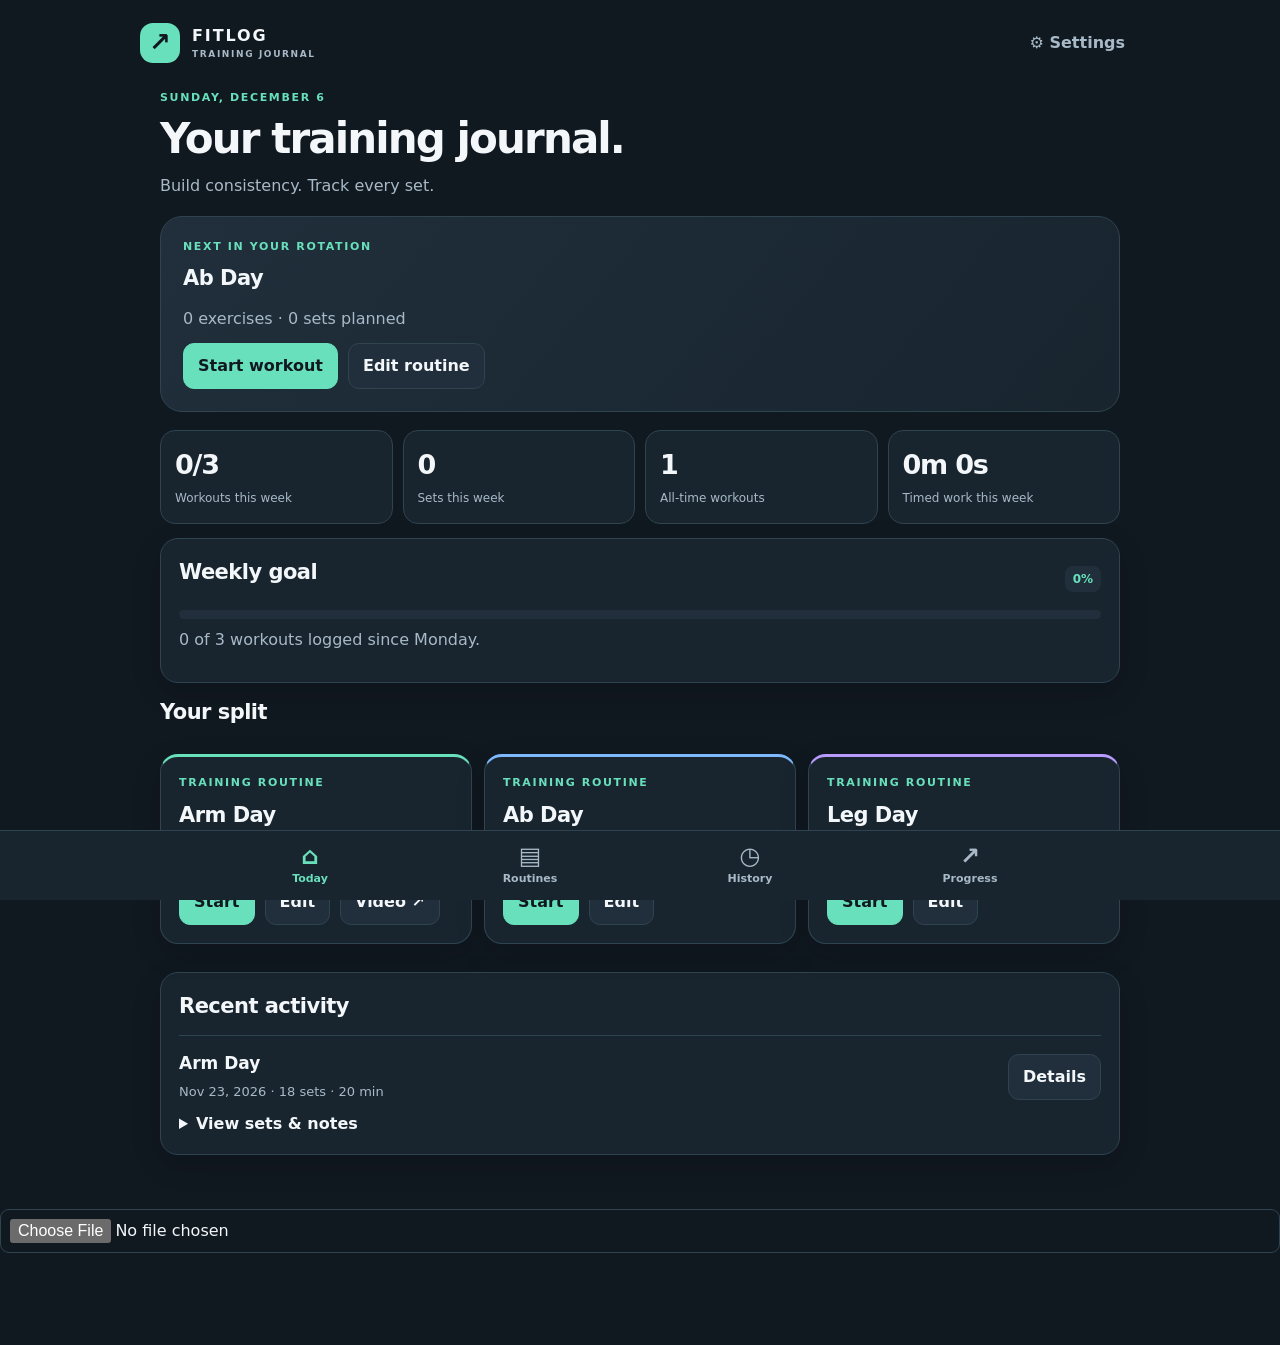
==== index.html @ a4246b1d "Add files via upload" ====
<!doctype html><html lang="en"><head><meta charset="utf-8"><meta name="viewport" content="width=device-width, initial-scale=1, viewport-fit=cover"><meta name="theme-color" content="#101820"><meta name="apple-mobile-web-app-capable" content="yes"><meta name="apple-mobile-web-app-status-bar-style" content="black-translucent"><title>FitLog — Training journal</title><link rel="manifest" href="manifest.webmanifest"><link rel="apple-touch-icon" href="icon-192.png"><link rel="stylesheet" href="style.css"><script src="app.js" defer></script></head><body><header><div class="brand"><span class="logo">↗</span><div>FITLOG <small>TRAINING JOURNAL</small></div></div><button class="quiet" data-nav="settings" aria-label="Settings">⚙ Settings</button></header><main id="app" tabindex="-1"></main><aside id="timer" hidden></aside><nav id="nav" aria-label="Main navigation"><button data-nav="home"><span>⌂</span>Today</button><button data-nav="routines"><span>▤</span>Routines</button><button data-nav="history"><span>◷</span>History</button><button data-nav="progress"><span>↗</span>Progress</button></nav><div id="toast" role="status" aria-live="polite"></div><input id="importFile" type="file" accept="application/json,.json" hidden><noscript>Enable JavaScript to use FitLog.</noscript></body></html>
---- style.css ----
:root{color-scheme:dark;--bg:#101820;--panel:#18252f;--panel2:#202f3b;--text:#f3f7fa;--muted:#a8b9c7;--line:#304350;--accent:#69e0bc;--blue:#7eb9ff;--warn:#ffc786;--danger:#ff9a9a;--shadow:0 10px 30px #0002;font:16px/1.5 system-ui,-apple-system,BlinkMacSystemFont,'Segoe UI',sans-serif}*{box-sizing:border-box}body{margin:0;background:var(--bg);color:var(--text);padding-bottom:calc(92px + env(safe-area-inset-bottom));}body.light{color-scheme:light;--bg:#f1f5f7;--panel:#fff;--panel2:#e8f0f4;--text:#102530;--muted:#526873;--line:#c6d5db;--accent:#087f67;--blue:#1768a5;--warn:#985400;--danger:#b52235;--shadow:0 8px 24px #2342}header{display:flex;align-items:center;justify-content:space-between;max-width:1040px;margin:auto;padding:20px 20px 12px}.brand{display:flex;align-items:center;gap:12px;font-weight:900;letter-spacing:.12em;line-height:1.2}.brand small{display:block;color:var(--muted);font-size:9px;letter-spacing:.18em;margin-top:4px}.logo{background:var(--accent);color:var(--bg);font-size:26px;display:grid;place-items:center;width:40px;height:40px;border-radius:13px;letter-spacing:0}main{max-width:1000px;margin:auto;padding:12px 20px 40px;outline:none}h1,h2,h3,p{margin:0 0 12px}h1{font-size:clamp(28px,5vw,42px);letter-spacing:-.045em;line-height:1.12}h2{font-size:21px;letter-spacing:-.025em}h3{font-size:17px}p{color:var(--muted)}small,.muted{color:var(--muted);font-size:13px}.eyebrow{font-size:11px;font-weight:800;letter-spacing:.15em;color:var(--accent);text-transform:uppercase;margin:0 0 8px}.panel{background:var(--panel);border:1px solid var(--line);border-radius:18px;padding:18px;margin:14px 0;box-shadow:var(--shadow)}.hero{background:linear-gradient(130deg,var(--panel2),var(--panel));border:1px solid var(--line);padding:22px;border-radius:22px;margin:18px 0}.row{display:flex;align-items:center;gap:10px;flex-wrap:wrap}.spread{justify-content:space-between}.grid{display:grid;grid-template-columns:repeat(auto-fit,minmax(min(100%,240px),1fr));gap:12px}.stats{display:grid;grid-template-columns:repeat(2,1fr);gap:10px;margin:14px 0}.stat{background:var(--panel);border:1px solid var(--line);border-radius:15px;padding:14px}.stat b{display:block;font-size:27px;letter-spacing:-.045em;font-variant-numeric:tabular-nums}.stat span{font-size:12px;color:var(--muted)}button,.button{font:inherit;font-weight:700;border:1px solid var(--line);border-radius:11px;padding:10px 14px;background:var(--panel2);color:var(--text);cursor:pointer;text-decoration:none;display:inline-flex;justify-content:center;align-items:center;gap:6px;min-height:44px}button:disabled{opacity:.45;cursor:not-allowed}button.primary,.button.primary{background:var(--accent);color:var(--bg);border-color:var(--accent)}button.quiet{background:transparent;color:var(--muted);border-color:transparent}.danger{color:var(--danger)}.full{width:100%}a{color:var(--blue)}label{display:block;color:var(--muted);font-size:12px;font-weight:650;margin:7px 0}input,select,textarea{display:block;width:100%;font:inherit;background:var(--bg);color:var(--text);border:1px solid var(--line);border-radius:9px;padding:9px;min-height:42px}input[type=checkbox]{width:22px;height:22px;min-height:0;accent-color:var(--accent)}textarea{resize:vertical;min-height:75px}input:focus,select:focus,textarea:focus,button:focus-visible,a:focus-visible{outline:2px solid var(--accent);outline-offset:2px}.fields{display:grid;grid-template-columns:repeat(auto-fit,minmax(105px,1fr));gap:8px}.fieldwide{grid-column:1/-1}.tag{display:inline-block;background:var(--panel2);color:var(--accent);border-radius:8px;padding:4px 8px;font-size:12px;font-weight:700}.routine{border-top:3px solid var(--accent)}.routine:nth-child(2){border-top-color:var(--blue)}.routine:nth-child(3){border-top-color:#b99aff}.exercise{border-top:1px solid var(--line);padding:15px 0}.exercise:last-child{padding-bottom:0}.exercise h3{margin-bottom:3px}.setgrid{display:grid;grid-template-columns:34px minmax(48px,1fr) minmax(48px,1fr) minmax(48px,1fr) 38px;gap:6px;align-items:center;margin:6px 0}.setgrid input{padding:6px;min-width:0;text-align:center}.setgrid .check{height:42px;padding:0;color:var(--muted)}.setgrid .check.done{background:var(--accent);color:var(--bg);border-color:var(--accent)}.setgrid.head{font-size:11px;color:var(--muted);text-align:center}.setextra{display:flex;gap:8px;align-items:center;padding-left:40px;margin-bottom:10px}.setextra label{flex:1;margin:0}.setextra select{font-size:13px;min-height:34px;padding:5px}.bar{height:9px;background:var(--panel2);border-radius:10px;overflow:hidden;margin:9px 0}.bar>span{display:block;background:var(--accent);height:100%;border-radius:10px}.cal{display:grid;grid-template-columns:repeat(7,1fr);gap:4px;text-align:center}.day{min-height:38px;padding:5px 0;border-radius:8px;background:var(--panel2);font-size:13px}.day.logged{background:var(--accent);color:var(--bg);font-weight:800}.day.today{outline:1px solid var(--blue)}.empty{padding:20px 0;color:var(--muted);text-align:center}.chart{display:flex;align-items:flex-end;height:150px;gap:5px;margin:15px 0 5px;border-bottom:1px solid var(--line)}.chart>div{flex:1;min-width:0;display:flex;flex-direction:column;align-items:center;justify-content:flex-end;height:100%}.chart i{display:block;width:65%;background:var(--accent);border-radius:6px 6px 0 0;min-height:0}.chart small{font-size:10px;white-space:nowrap}.chartlabels{display:flex;justify-content:space-between;color:var(--muted);font-size:12px}nav{position:fixed;bottom:0;left:0;right:0;display:flex;justify-content:center;background:var(--panel);border-top:1px solid var(--line);padding:6px 6px calc(7px + env(safe-area-inset-bottom));z-index:5}nav button{flex:1;max-width:220px;display:flex;flex-direction:column;gap:1px;border:0;background:transparent;font-size:11px;color:var(--muted);padding:6px}nav button span{font-size:24px;line-height:1.1}nav button.active{color:var(--accent)}#timer{position:fixed;bottom:calc(76px + env(safe-area-inset-bottom));left:50%;transform:translateX(-50%);width:min(95%,540px);z-index:8;border:1px solid var(--accent);background:var(--panel);box-shadow:0 5px 30px #0005;border-radius:15px;padding:12px}#timer strong{font-size:27px;font-variant-numeric:tabular-nums}#toast{position:fixed;bottom:calc(84px + env(safe-area-inset-bottom));left:50%;transform:translateX(-50%);background:var(--accent);color:var(--bg);padding:10px 15px;border-radius:10px;z-index:10;display:none;width:max-content;max-width:90vw;font-weight:700;font-size:14px}details summary{cursor:pointer;font-weight:700}details{margin-top:9px}.nowrap{white-space:nowrap}.notice{border-left:3px solid var(--warn);padding:9px 12px;background:var(--panel2);border-radius:8px;font-size:13px;color:var(--muted)}.linkrow{overflow-wrap:anywhere}.sep{border-top:1px solid var(--line);margin:12px 0}body.timer-open{padding-bottom:190px}@media(min-width:650px){.stats{grid-template-columns:repeat(4,1fr)}.setgrid{grid-template-columns:60px repeat(3,minmax(85px,1fr)) 54px}.setextra{padding-left:66px}}@media(max-width:390px){main{padding-left:12px;padding-right:12px}.panel{padding:12px}.setgrid{gap:4px}.setextra{padding-left:0}}
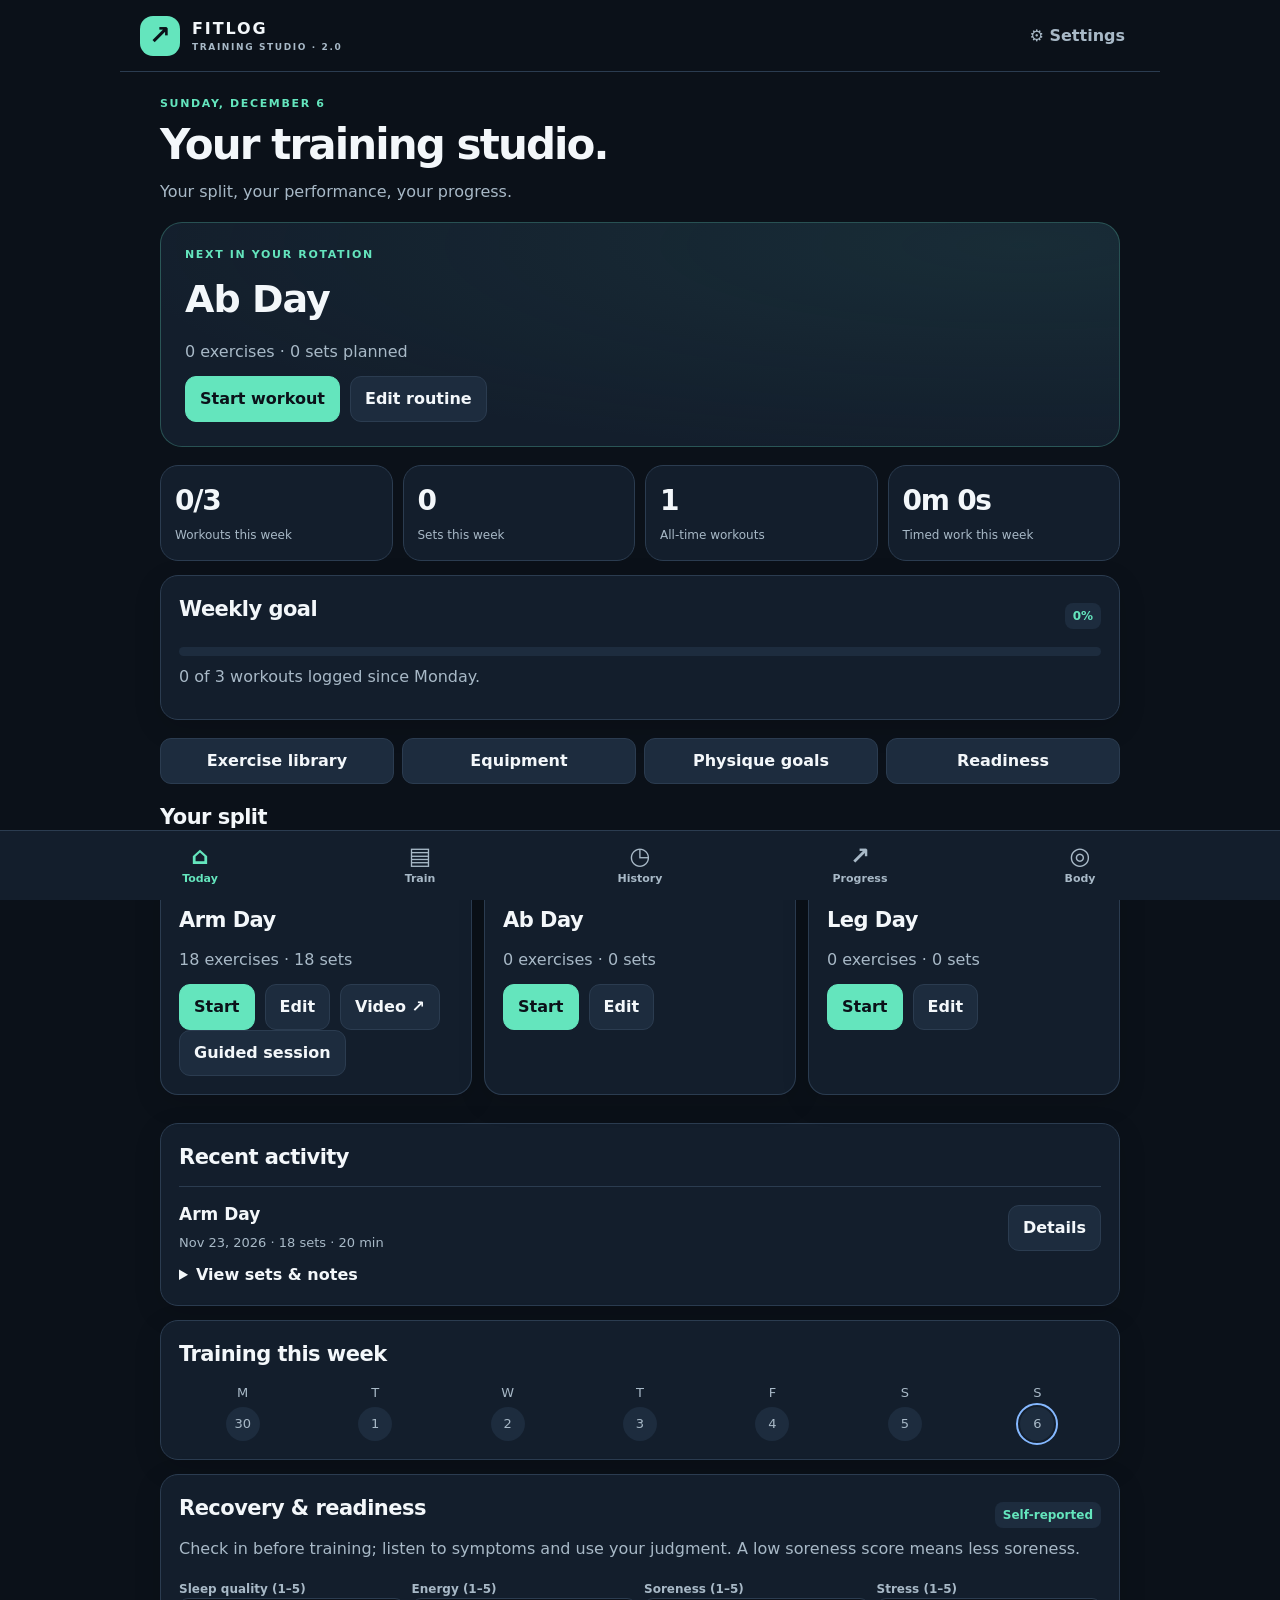
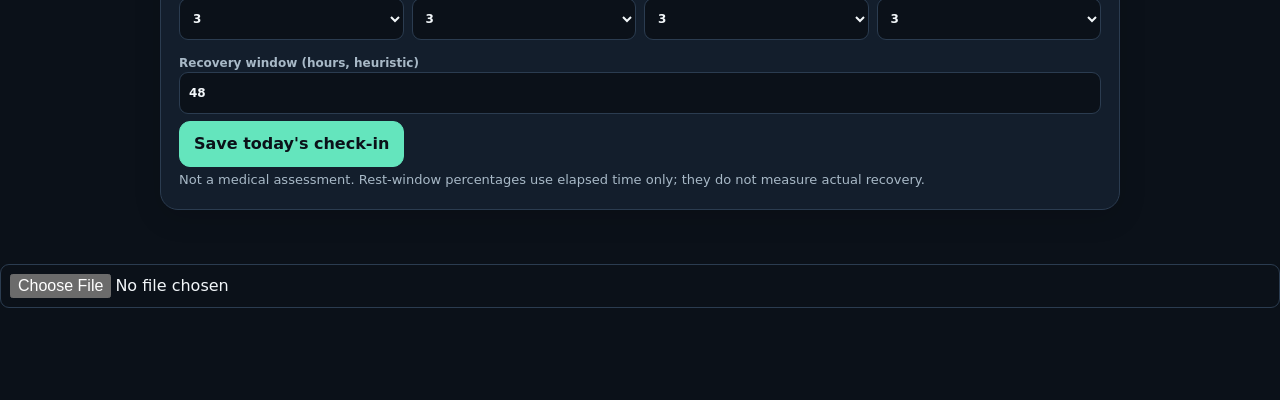
==== commit e5cdb998: "Add files via upload" ====
--- a/index.html
+++ b/index.html
@@ -1 +1 @@
-<!doctype html><html lang="en"><head><meta charset="utf-8"><meta name="viewport" content="width=device-width, initial-scale=1, viewport-fit=cover"><meta name="theme-color" content="#101820"><meta name="apple-mobile-web-app-capable" content="yes"><meta name="apple-mobile-web-app-status-bar-style" content="black-translucent"><title>FitLog — Training journal</title><link rel="manifest" href="manifest.webmanifest"><link rel="apple-touch-icon" href="icon-192.png"><link rel="stylesheet" href="style.css"><script src="app.js" defer></script></head><body><header><div class="brand"><span class="logo">↗</span><div>FITLOG <small>TRAINING JOURNAL</small></div></div><button class="quiet" data-nav="settings" aria-label="Settings">⚙ Settings</button></header><main id="app" tabindex="-1"></main><aside id="timer" hidden></aside><nav id="nav" aria-label="Main navigation"><button data-nav="home"><span>⌂</span>Today</button><button data-nav="routines"><span>▤</span>Routines</button><button data-nav="history"><span>◷</span>History</button><button data-nav="progress"><span>↗</span>Progress</button></nav><div id="toast" role="status" aria-live="polite"></div><input id="importFile" type="file" accept="application/json,.json" hidden><noscript>Enable JavaScript to use FitLog.</noscript></body></html>
+<!doctype html><html lang="en"><head><meta charset="utf-8"><meta name="viewport" content="width=device-width, initial-scale=1, viewport-fit=cover"><meta name="theme-color" content="#101820"><meta name="apple-mobile-web-app-capable" content="yes"><meta name="apple-mobile-web-app-status-bar-style" content="black-translucent"><title>FitLog Pro — Training studio</title><link rel="manifest" href="manifest.webmanifest"><link rel="apple-touch-icon" href="icon-192.png"><link rel="stylesheet" href="style.css"><script src="app.js" defer></script><script src="library.js" defer></script><script src="pro.js" defer></script></head><body><header><div class="brand"><span class="logo">↗</span><div>FITLOG <small>TRAINING STUDIO · 2.0</small></div></div><button class="quiet" data-nav="settings" aria-label="Settings">⚙ Settings</button></header><main id="app" tabindex="-1"></main><aside id="timer" hidden></aside><nav id="nav" aria-label="Main navigation"><button data-nav="home"><span>⌂</span>Today</button><button data-nav="routines"><span>▤</span>Train</button><button data-nav="history"><span>◷</span>History</button><button data-nav="progress"><span>↗</span>Progress</button><button data-nav="body"><span>◎</span>Body</button></nav><div id="toast" role="status" aria-live="polite"></div><input id="importFile" type="file" accept="application/json,.json" hidden><noscript>Enable JavaScript to use FitLog.</noscript></body></html>
--- a/style.css
+++ b/style.css
@@ -1 +1,4 @@
 :root{color-scheme:dark;--bg:#101820;--panel:#18252f;--panel2:#202f3b;--text:#f3f7fa;--muted:#a8b9c7;--line:#304350;--accent:#69e0bc;--blue:#7eb9ff;--warn:#ffc786;--danger:#ff9a9a;--shadow:0 10px 30px #0002;font:16px/1.5 system-ui,-apple-system,BlinkMacSystemFont,'Segoe UI',sans-serif}*{box-sizing:border-box}body{margin:0;background:var(--bg);color:var(--text);padding-bottom:calc(92px + env(safe-area-inset-bottom));}body.light{color-scheme:light;--bg:#f1f5f7;--panel:#fff;--panel2:#e8f0f4;--text:#102530;--muted:#526873;--line:#c6d5db;--accent:#087f67;--blue:#1768a5;--warn:#985400;--danger:#b52235;--shadow:0 8px 24px #2342}header{display:flex;align-items:center;justify-content:space-between;max-width:1040px;margin:auto;padding:20px 20px 12px}.brand{display:flex;align-items:center;gap:12px;font-weight:900;letter-spacing:.12em;line-height:1.2}.brand small{display:block;color:var(--muted);font-size:9px;letter-spacing:.18em;margin-top:4px}.logo{background:var(--accent);color:var(--bg);font-size:26px;display:grid;place-items:center;width:40px;height:40px;border-radius:13px;letter-spacing:0}main{max-width:1000px;margin:auto;padding:12px 20px 40px;outline:none}h1,h2,h3,p{margin:0 0 12px}h1{font-size:clamp(28px,5vw,42px);letter-spacing:-.045em;line-height:1.12}h2{font-size:21px;letter-spacing:-.025em}h3{font-size:17px}p{color:var(--muted)}small,.muted{color:var(--muted);font-size:13px}.eyebrow{font-size:11px;font-weight:800;letter-spacing:.15em;color:var(--accent);text-transform:uppercase;margin:0 0 8px}.panel{background:var(--panel);border:1px solid var(--line);border-radius:18px;padding:18px;margin:14px 0;box-shadow:var(--shadow)}.hero{background:linear-gradient(130deg,var(--panel2),var(--panel));border:1px solid var(--line);padding:22px;border-radius:22px;margin:18px 0}.row{display:flex;align-items:center;gap:10px;flex-wrap:wrap}.spread{justify-content:space-between}.grid{display:grid;grid-template-columns:repeat(auto-fit,minmax(min(100%,240px),1fr));gap:12px}.stats{display:grid;grid-template-columns:repeat(2,1fr);gap:10px;margin:14px 0}.stat{background:var(--panel);border:1px solid var(--line);border-radius:15px;padding:14px}.stat b{display:block;font-size:27px;letter-spacing:-.045em;font-variant-numeric:tabular-nums}.stat span{font-size:12px;color:var(--muted)}button,.button{font:inherit;font-weight:700;border:1px solid var(--line);border-radius:11px;padding:10px 14px;background:var(--panel2);color:var(--text);cursor:pointer;text-decoration:none;display:inline-flex;justify-content:center;align-items:center;gap:6px;min-height:44px}button:disabled{opacity:.45;cursor:not-allowed}button.primary,.button.primary{background:var(--accent);color:var(--bg);border-color:var(--accent)}button.quiet{background:transparent;color:var(--muted);border-color:transparent}.danger{color:var(--danger)}.full{width:100%}a{color:var(--blue)}label{display:block;color:var(--muted);font-size:12px;font-weight:650;margin:7px 0}input,select,textarea{display:block;width:100%;font:inherit;background:var(--bg);color:var(--text);border:1px solid var(--line);border-radius:9px;padding:9px;min-height:42px}input[type=checkbox]{width:22px;height:22px;min-height:0;accent-color:var(--accent)}textarea{resize:vertical;min-height:75px}input:focus,select:focus,textarea:focus,button:focus-visible,a:focus-visible{outline:2px solid var(--accent);outline-offset:2px}.fields{display:grid;grid-template-columns:repeat(auto-fit,minmax(105px,1fr));gap:8px}.fieldwide{grid-column:1/-1}.tag{display:inline-block;background:var(--panel2);color:var(--accent);border-radius:8px;padding:4px 8px;font-size:12px;font-weight:700}.routine{border-top:3px solid var(--accent)}.routine:nth-child(2){border-top-color:var(--blue)}.routine:nth-child(3){border-top-color:#b99aff}.exercise{border-top:1px solid var(--line);padding:15px 0}.exercise:last-child{padding-bottom:0}.exercise h3{margin-bottom:3px}.setgrid{display:grid;grid-template-columns:34px minmax(48px,1fr) minmax(48px,1fr) minmax(48px,1fr) 38px;gap:6px;align-items:center;margin:6px 0}.setgrid input{padding:6px;min-width:0;text-align:center}.setgrid .check{height:42px;padding:0;color:var(--muted)}.setgrid .check.done{background:var(--accent);color:var(--bg);border-color:var(--accent)}.setgrid.head{font-size:11px;color:var(--muted);text-align:center}.setextra{display:flex;gap:8px;align-items:center;padding-left:40px;margin-bottom:10px}.setextra label{flex:1;margin:0}.setextra select{font-size:13px;min-height:34px;padding:5px}.bar{height:9px;background:var(--panel2);border-radius:10px;overflow:hidden;margin:9px 0}.bar>span{display:block;background:var(--accent);height:100%;border-radius:10px}.cal{display:grid;grid-template-columns:repeat(7,1fr);gap:4px;text-align:center}.day{min-height:38px;padding:5px 0;border-radius:8px;background:var(--panel2);font-size:13px}.day.logged{background:var(--accent);color:var(--bg);font-weight:800}.day.today{outline:1px solid var(--blue)}.empty{padding:20px 0;color:var(--muted);text-align:center}.chart{display:flex;align-items:flex-end;height:150px;gap:5px;margin:15px 0 5px;border-bottom:1px solid var(--line)}.chart>div{flex:1;min-width:0;display:flex;flex-direction:column;align-items:center;justify-content:flex-end;height:100%}.chart i{display:block;width:65%;background:var(--accent);border-radius:6px 6px 0 0;min-height:0}.chart small{font-size:10px;white-space:nowrap}.chartlabels{display:flex;justify-content:space-between;color:var(--muted);font-size:12px}nav{position:fixed;bottom:0;left:0;right:0;display:flex;justify-content:center;background:var(--panel);border-top:1px solid var(--line);padding:6px 6px calc(7px + env(safe-area-inset-bottom));z-index:5}nav button{flex:1;max-width:220px;display:flex;flex-direction:column;gap:1px;border:0;background:transparent;font-size:11px;color:var(--muted);padding:6px}nav button span{font-size:24px;line-height:1.1}nav button.active{color:var(--accent)}#timer{position:fixed;bottom:calc(76px + env(safe-area-inset-bottom));left:50%;transform:translateX(-50%);width:min(95%,540px);z-index:8;border:1px solid var(--accent);background:var(--panel);box-shadow:0 5px 30px #0005;border-radius:15px;padding:12px}#timer strong{font-size:27px;font-variant-numeric:tabular-nums}#toast{position:fixed;bottom:calc(84px + env(safe-area-inset-bottom));left:50%;transform:translateX(-50%);background:var(--accent);color:var(--bg);padding:10px 15px;border-radius:10px;z-index:10;display:none;width:max-content;max-width:90vw;font-weight:700;font-size:14px}details summary{cursor:pointer;font-weight:700}details{margin-top:9px}.nowrap{white-space:nowrap}.notice{border-left:3px solid var(--warn);padding:9px 12px;background:var(--panel2);border-radius:8px;font-size:13px;color:var(--muted)}.linkrow{overflow-wrap:anywhere}.sep{border-top:1px solid var(--line);margin:12px 0}body.timer-open{padding-bottom:190px}@media(min-width:650px){.stats{grid-template-columns:repeat(4,1fr)}.setgrid{grid-template-columns:60px repeat(3,minmax(85px,1fr)) 54px}.setextra{padding-left:66px}}@media(max-width:390px){main{padding-left:12px;padding-right:12px}.panel{padding:12px}.setgrid{gap:4px}.setextra{padding-left:0}}
+/* FitLog Pro design system */
+:root{--bg:#0b1119;--panel:#131e2c;--panel2:#1d2c3e;--line:#2b3c50;--accent:#64e5bd;--blue:#85b8ff;--map-empty:#53647a;--map-mid:#e0a74c;--map-high:#36bc95;--shadow:0 8px 28px #0002}body.light{--map-empty:#c2cdd6;--map-mid:#c48c20;--map-high:#159d76}header{position:sticky;top:0;background:var(--bg);z-index:4;padding-top:calc(13px + env(safe-area-inset-top));border-bottom:1px solid var(--line)}main{padding-top:24px}.hero{background:radial-gradient(ellipse at 90% 10%,#398b7c22,transparent 75%),var(--panel);border:1px solid #3f837a80;position:relative;padding:24px}.hero h2{font-size:clamp(26px,5vw,38px)}.panel,.stat{border-radius:18px}.stat b{font-size:clamp(20px,4vw,28px)}.quick-actions{display:grid;grid-template-columns:repeat(2,1fr);gap:8px;margin:18px 0}.library-grid{display:grid;grid-template-columns:repeat(auto-fit,minmax(min(100%,245px),1fr));gap:10px}.lib-card{display:flex;align-items:flex-start;flex-direction:column;margin:0;gap:6px}.lib-card h3,.lib-card p{margin:0}.lib-card p{font-size:14px;flex:1}.lib-card button{width:100%;margin-top:5px}.coach{padding:12px;border-left:3px solid var(--accent);background:var(--panel2);border-radius:8px;margin:12px 0;font-size:14px}.pro-extras{margin:14px 0}.pro-extras summary{color:var(--accent)}.pro-extras button{font-size:13px}.equipment-list,.goal-grid{display:grid;grid-template-columns:repeat(2,1fr);gap:10px}.goal-row{background:var(--panel2);border-radius:12px;padding:10px}.map-pair{display:grid;grid-template-columns:1fr 1fr;gap:12px;max-width:530px;margin:12px auto;text-align:center}.muscle-svg{display:block;width:100%;max-height:320px}.muscle-svg [role=button]{cursor:pointer;outline:none}.muscle-svg [role=button]:hover,.muscle-svg [role=button]:focus{stroke:var(--accent);stroke-width:4px}.legend{justify-content:center;font-size:12px;color:var(--muted)}.legend span{display:flex;align-items:center;gap:5px}.legend i{width:12px;height:12px;border-radius:3px;display:inline-block}.map-none{background:var(--map-empty)}.map-mid{background:var(--map-mid)}.map-high{background:var(--map-high)}.guide-card{text-align:center}.guide-card h2{margin-bottom:3px}.guide-card label{text-align:left}.timer-ring{width:170px;height:170px;margin:18px auto;border:8px solid var(--accent);border-radius:50%;display:flex;flex-direction:column;justify-content:center;align-items:center;box-shadow:0 0 30px #64e5bd18}.timer-ring strong{font-size:44px;font-variant-numeric:tabular-nums;letter-spacing:-.06em}.timer-ring span{font-size:12px;letter-spacing:.18em;color:var(--muted)}.center{justify-content:center}.video-panel iframe{display:block;width:100%;aspect-ratio:16/9;border:0;border-radius:12px}.photo-grid{display:grid;grid-template-columns:repeat(2,minmax(0,1fr));gap:12px;margin:12px 0}.photo-card{background:var(--panel2);padding:8px;border-radius:12px;overflow:hidden}.photo-grid img{display:block;width:100%;aspect-ratio:3/4;object-fit:contain;background:var(--bg);border-radius:9px}.photo-card button{min-height:34px;font-size:12px;padding:5px}.report-table{border-collapse:collapse;width:100%;font-size:13px;margin:10px 0 20px}.report-table th,.report-table td{text-align:left;padding:7px 6px;border-bottom:1px solid var(--line);overflow-wrap:anywhere}.report-table th{color:var(--muted)}.report-table tr{break-inside:avoid}#printReport{padding:15px;background:var(--panel);border-radius:15px;margin-top:12px}#app{min-height:70vh}.chart{overflow:hidden}.chart small{max-width:100%;overflow:hidden}.chart>div{min-width:0}.stats{grid-template-columns:repeat(2,minmax(0,1fr))}@media(min-width:650px){.stats{grid-template-columns:repeat(4,minmax(0,1fr))}.goal-grid{grid-template-columns:repeat(3,1fr)}.quick-actions{grid-template-columns:repeat(4,1fr)}.photo-grid{grid-template-columns:repeat(3,minmax(0,1fr))}.photo-grid.compare{grid-template-columns:repeat(2,minmax(0,1fr))}}@media print{body{background:#fff!important;color:#17232c!important;padding:0!important;--bg:#fff;--panel:#fff;--panel2:#edf1f4;--line:#ccd4da;--text:#17232c;--muted:#495866;--accent:#176e61;--shadow:none}body.report-mode header,body.report-mode nav,body.report-mode #timer,body.report-mode #toast,body.report-mode .no-print{display:none!important}main{max-width:none;padding:0}#printReport{margin:0;padding:0;background:white}h2{break-after:avoid}.stats{grid-template-columns:repeat(4,1fr)}.stat{padding:8px;break-inside:avoid}p{color:#495866}table{page-break-inside:auto}@page{margin:14mm}}
+.week-strip{display:grid;grid-template-columns:repeat(7,minmax(0,1fr));gap:5px;text-align:center}.week-strip>div{display:flex;flex-direction:column;align-items:center;gap:5px}.week-strip span{width:34px;height:34px;display:grid;place-items:center;border-radius:50%;background:var(--panel2);font-size:13px;color:var(--muted)}.week-strip span.logged{background:var(--accent);color:var(--bg);font-weight:800}.week-strip span.today{outline:2px solid var(--blue);outline-offset:2px}
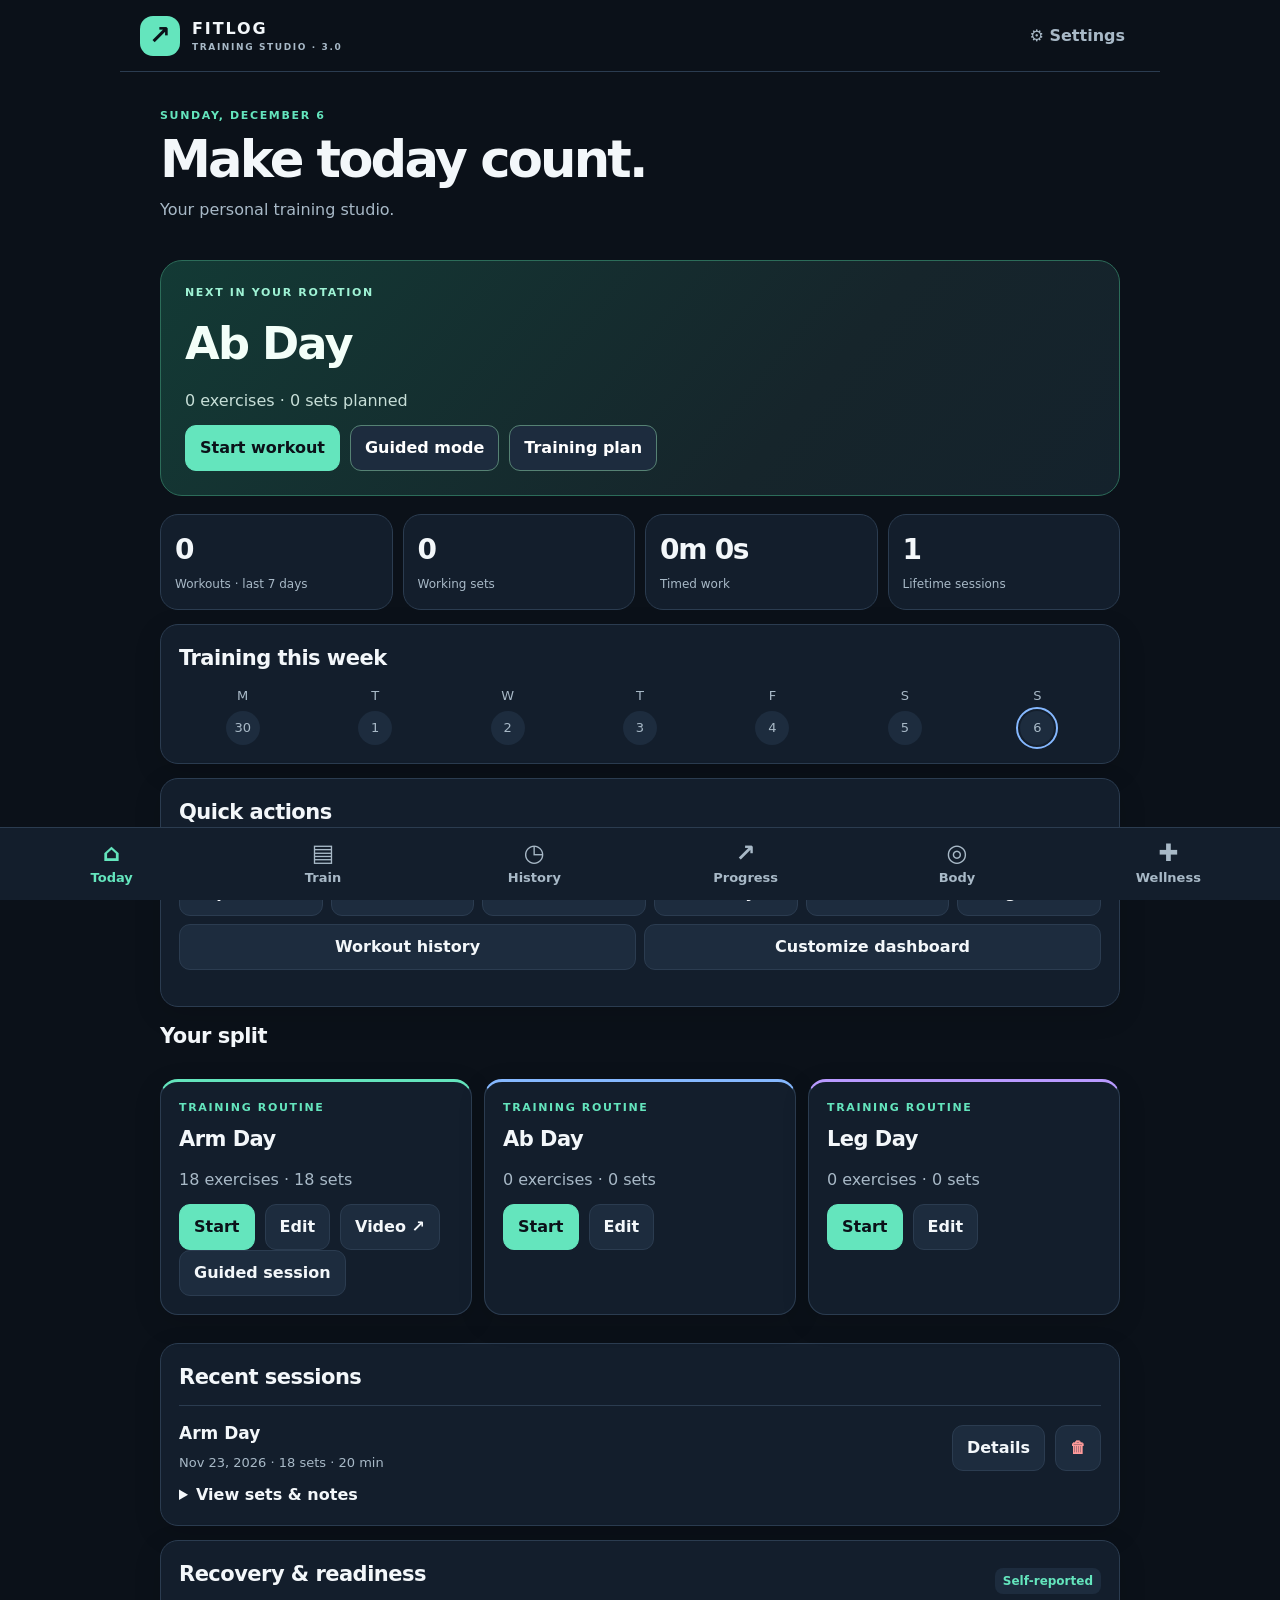
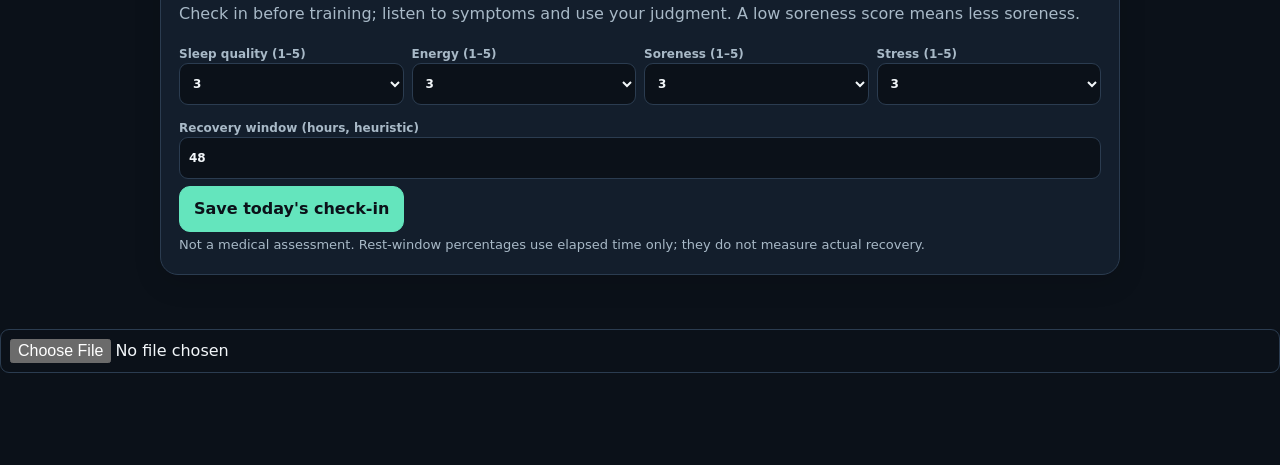
==== commit ac4bf5c8: "Add files via upload" ====
--- a/index.html
+++ b/index.html
@@ -1 +1 @@
-<!doctype html><html lang="en"><head><meta charset="utf-8"><meta name="viewport" content="width=device-width, initial-scale=1, viewport-fit=cover"><meta name="theme-color" content="#101820"><meta name="apple-mobile-web-app-capable" content="yes"><meta name="apple-mobile-web-app-status-bar-style" content="black-translucent"><title>FitLog Pro — Training studio</title><link rel="manifest" href="manifest.webmanifest"><link rel="apple-touch-icon" href="icon-192.png"><link rel="stylesheet" href="style.css"><script src="app.js" defer></script><script src="library.js" defer></script><script src="pro.js" defer></script></head><body><header><div class="brand"><span class="logo">↗</span><div>FITLOG <small>TRAINING STUDIO · 2.0</small></div></div><button class="quiet" data-nav="settings" aria-label="Settings">⚙ Settings</button></header><main id="app" tabindex="-1"></main><aside id="timer" hidden></aside><nav id="nav" aria-label="Main navigation"><button data-nav="home"><span>⌂</span>Today</button><button data-nav="routines"><span>▤</span>Train</button><button data-nav="history"><span>◷</span>History</button><button data-nav="progress"><span>↗</span>Progress</button><button data-nav="body"><span>◎</span>Body</button></nav><div id="toast" role="status" aria-live="polite"></div><input id="importFile" type="file" accept="application/json,.json" hidden><noscript>Enable JavaScript to use FitLog.</noscript></body></html>
+<!doctype html><html lang="en"><head><meta charset="utf-8"><meta name="viewport" content="width=device-width, initial-scale=1, viewport-fit=cover"><meta name="theme-color" content="#101820"><meta name="apple-mobile-web-app-capable" content="yes"><meta name="apple-mobile-web-app-status-bar-style" content="black-translucent"><title>FitLog Pro — Training studio</title><link rel="manifest" href="manifest.webmanifest"><link rel="apple-touch-icon" href="icon-192.png"><link rel="stylesheet" href="style.css"><script src="app.js" defer></script><script src="library.js" defer></script><script src="pro.js" defer></script><script src="v3-core.js" defer></script><script src="v3-training.js" defer></script><script src="v3-ui.js" defer></script><script src="v3-sync.js" defer></script><link rel="stylesheet" href="v3.css"></head><body><header><div class="brand"><span class="logo">↗</span><div>FITLOG <small>TRAINING STUDIO · 3.0</small></div></div><button class="quiet" data-nav="settings" aria-label="Settings">⚙ Settings</button></header><main id="app" tabindex="-1"></main><aside id="timer" hidden></aside><nav id="nav" aria-label="Main navigation"><button data-nav="home"><span>⌂</span>Today</button><button data-nav="routines"><span>▤</span>Train</button><button data-nav="history"><span>◷</span>History</button><button data-nav="progress"><span>↗</span>Progress</button><button data-nav="body"><span>◎</span>Body</button><button data-nav="wellness"><span>✚</span>Wellness</button></nav><div id="toast" role="status" aria-live="polite"></div><input id="importFile" type="file" accept="application/json,.json" hidden><noscript>Enable JavaScript to use FitLog.</noscript></body></html>
--- a/v3.css
+++ b/v3.css
@@ -0,0 +1,2 @@
+:root{--v3-accent:#68e5bb}.dash-title{padding:12px 0 8px}.dash-title h1{font-size:clamp(2rem,6vw,3.2rem);letter-spacing:-.055em;line-height:1.05}.dash-hero{position:relative;overflow:hidden;background:linear-gradient(130deg,#133a35,#16252b 66%,#14222c);color:#f3fff9;border-color:#2c6c59}.dash-hero h2{font-size:clamp(1.9rem,5vw,2.8rem);letter-spacing:-.04em}.dash-hero .eyebrow{color:#9ff3d5}.dash-hero p{color:#c8dfd8}.dash-hero button:not(.primary){color:#fff;border-color:#568274}.history-row{padding-top:10px;border-bottom:1px solid var(--line,#35444a)}.select-log{font-size:.8rem;opacity:.8}.set-v3{margin:4px 0 12px;padding:8px;border-radius:8px}.achievement{padding:12px;border:1px solid #78838b;border-radius:10px}.achievement.earned{border-color:#39b38d;color:#37b18b}.timeline-img,.photo-overlay{position:relative;max-width:420px;aspect-ratio:3/4;overflow:hidden;background:#17212a;border-radius:12px}.timeline-img img,.photo-overlay img{width:100%;height:100%;object-fit:contain}.photo-overlay img{position:absolute;inset:0}.photo-overlay{margin-top:10px}#nav button{min-width:0;font-size:clamp(9px,2.7vw,13px);padding-inline:3px}.quick-actions{display:flex;flex-wrap:wrap;gap:8px}.quick-actions button{flex:1 1 125px}.row input[type=checkbox]{flex:none;width:18px;height:18px}.light .dash-hero{background:linear-gradient(120deg,#164e44,#20313d)}@media(max-width:420px){.history-row .row{flex-wrap:wrap}.set-v3 .fields{grid-template-columns:1fr 1fr}#nav{padding-inline:4px}}@media print{.achievement{color:#111!important}.no-print{display:none!important}.panel{break-inside:avoid}}
+.heatmap{display:grid;grid-template-columns:repeat(7,1fr);gap:5px;margin:10px 0}.heatmap div{border:1px solid #64747c;border-radius:7px;text-align:center;padding:7px 0;font-size:.8rem}.heatmap .trained{background:#26735c;color:white;border-color:#54bb98}
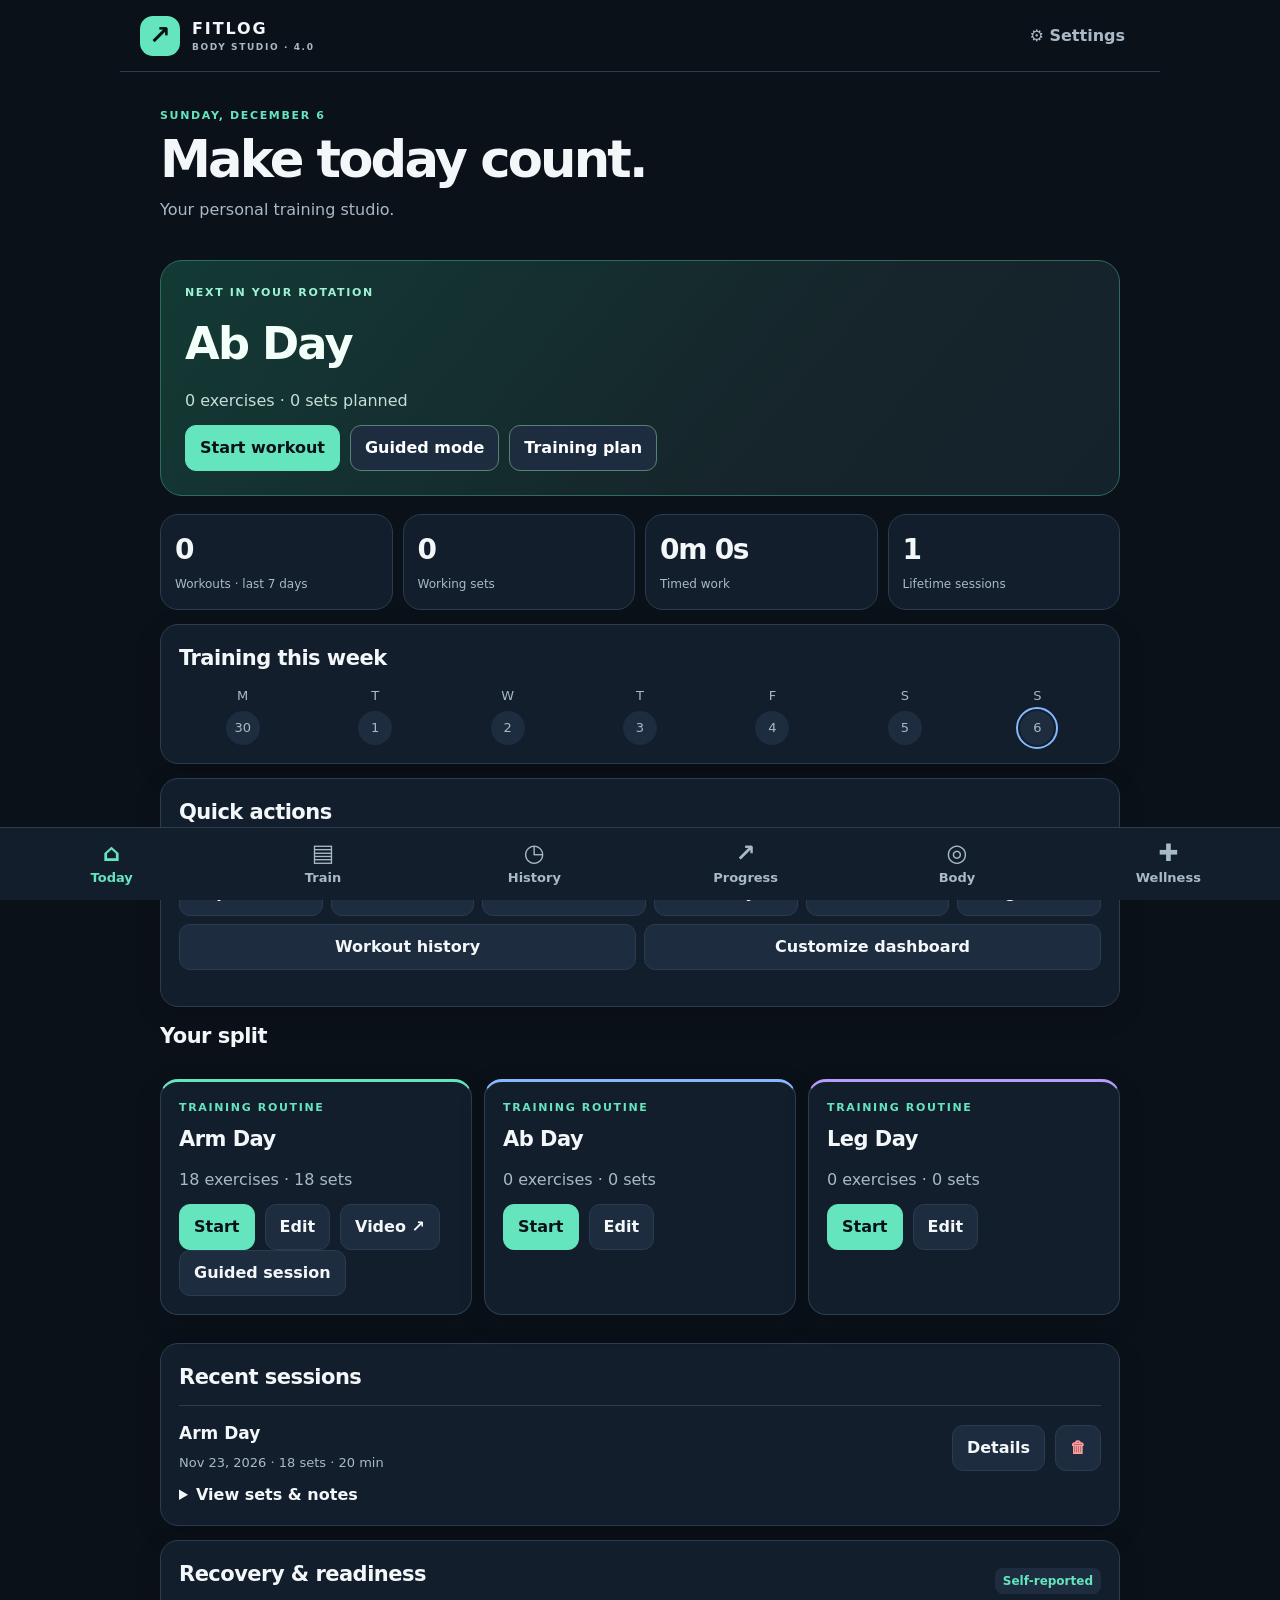
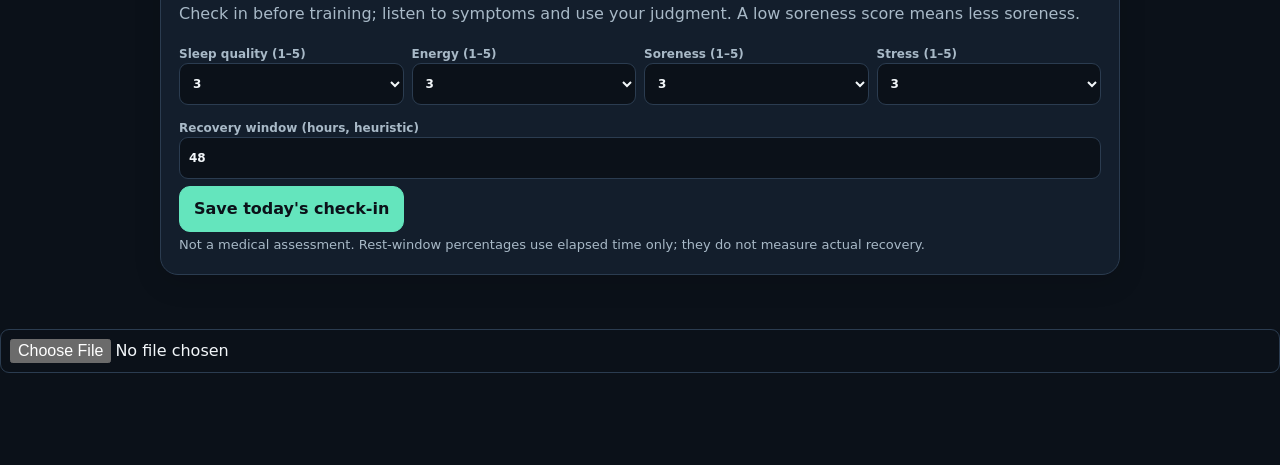
==== commit 91c9a996: "Add files via upload" ====
--- a/index.html
+++ b/index.html
@@ -1 +1 @@
-<!doctype html><html lang="en"><head><meta charset="utf-8"><meta name="viewport" content="width=device-width, initial-scale=1, viewport-fit=cover"><meta name="theme-color" content="#101820"><meta name="apple-mobile-web-app-capable" content="yes"><meta name="apple-mobile-web-app-status-bar-style" content="black-translucent"><title>FitLog Pro — Training studio</title><link rel="manifest" href="manifest.webmanifest"><link rel="apple-touch-icon" href="icon-192.png"><link rel="stylesheet" href="style.css"><script src="app.js" defer></script><script src="library.js" defer></script><script src="pro.js" defer></script><script src="v3-core.js" defer></script><script src="v3-training.js" defer></script><script src="v3-ui.js" defer></script><script src="v3-sync.js" defer></script><link rel="stylesheet" href="v3.css"></head><body><header><div class="brand"><span class="logo">↗</span><div>FITLOG <small>TRAINING STUDIO · 3.0</small></div></div><button class="quiet" data-nav="settings" aria-label="Settings">⚙ Settings</button></header><main id="app" tabindex="-1"></main><aside id="timer" hidden></aside><nav id="nav" aria-label="Main navigation"><button data-nav="home"><span>⌂</span>Today</button><button data-nav="routines"><span>▤</span>Train</button><button data-nav="history"><span>◷</span>History</button><button data-nav="progress"><span>↗</span>Progress</button><button data-nav="body"><span>◎</span>Body</button><button data-nav="wellness"><span>✚</span>Wellness</button></nav><div id="toast" role="status" aria-live="polite"></div><input id="importFile" type="file" accept="application/json,.json" hidden><noscript>Enable JavaScript to use FitLog.</noscript></body></html>
+<!doctype html><html lang="en"><head><meta charset="utf-8"><meta name="viewport" content="width=device-width, initial-scale=1, viewport-fit=cover"><meta name="theme-color" content="#101820"><meta name="apple-mobile-web-app-capable" content="yes"><meta name="apple-mobile-web-app-status-bar-style" content="black-translucent"><title>FitLog 4.0 — Body Studio</title><link rel="manifest" href="manifest.webmanifest"><link rel="apple-touch-icon" href="icon-192.png"><link rel="stylesheet" href="style.css"><script src="app.js" defer></script><script src="library.js" defer></script><script src="pro.js" defer></script><script src="v3-core.js" defer></script><script src="v3-training.js" defer></script><script src="v3-ui.js" defer></script><script src="v3-sync.js" defer></script><link rel="stylesheet" href="v3.css"><link rel="stylesheet" href="body-studio.css"><script src="assets/body-mesh.js" defer></script><script src="body-fit.js" defer></script><script src="body-view.js" defer></script><script src="body-studio.js" defer></script></head><body><header><div class="brand"><span class="logo">↗</span><div>FITLOG <small>BODY STUDIO · 4.0</small></div></div><button class="quiet" data-nav="settings" aria-label="Settings">⚙ Settings</button></header><main id="app" tabindex="-1"></main><aside id="timer" hidden></aside><nav id="nav" aria-label="Main navigation"><button data-nav="home"><span>⌂</span>Today</button><button data-nav="routines"><span>▤</span>Train</button><button data-nav="history"><span>◷</span>History</button><button data-nav="progress"><span>↗</span>Progress</button><button data-nav="body"><span>◎</span>Body</button><button data-nav="wellness"><span>✚</span>Wellness</button></nav><div id="toast" role="status" aria-live="polite"></div><input id="importFile" type="file" accept="application/json,.json" hidden><noscript>Enable JavaScript to use FitLog.</noscript></body></html>
--- a/body-studio.css
+++ b/body-studio.css
@@ -0,0 +1 @@
+.bs-launch{background:linear-gradient(135deg,#183f48,#18312f);color:#f1faf9;border-color:#39776e}.bs-launch p{color:#cae7df}.bs-banner{background:linear-gradient(140deg,var(--panel),var(--panel2))}.bs-layout{display:grid;grid-template-columns:minmax(0,1.35fr) minmax(0,1fr);gap:14px;align-items:start}.bs-layout .panel{margin-top:0}.bs-stage{position:relative;border-radius:14px;overflow:hidden;background:#111823;border:1px solid #334553}.bs-stage canvas{width:100%;height:clamp(390px,62vh,650px);display:block;touch-action:none;cursor:grab}.bs-stage canvas:active{cursor:grabbing}.bs-stage canvas:focus-visible{outline:3px solid var(--accent);outline-offset:-4px}.bs-stage-tag{position:absolute;top:12px;left:12px;color:#bdd3e1;background:#111823b0;font-size:10px;letter-spacing:.13em;border-radius:5px;padding:5px 7px;pointer-events:none}.bs-controls{margin-top:10px;flex-wrap:wrap;gap:6px}.bs-controls button{padding:7px 10px;min-height:40px}.bs-region{border-top:1px solid var(--line);margin-top:12px;padding-top:12px}.bs-table{border-collapse:collapse;width:100%;font-size:12px;font-variant-numeric:tabular-nums}.bs-table td,.bs-table th{padding:7px 6px;border-bottom:1px solid var(--line);text-align:left;white-space:nowrap}.bs-table th{color:var(--muted)}.bs-scroll{max-height:460px;overflow:auto}.bs-measurements{display:grid;grid-template-columns:repeat(auto-fit,minmax(145px,1fr));gap:10px;margin-bottom:16px}.bs-sliders output{color:var(--accent);font-variant-numeric:tabular-nums}.bs-sliders input[type=range],#bsBlend{width:100%;accent-color:var(--accent)}.bs-photos{display:grid;grid-template-columns:repeat(auto-fit,minmax(120px,1fr));gap:10px}.bs-photos figure{margin:0}.bs-photos img{width:100%;max-height:260px;object-fit:contain;background:#111823;border-radius:10px}.bs-photos figcaption{font-size:12px;color:var(--muted)}.bs-export{margin-top:16px}.bs-import{flex:1;min-width:180px}.bs-visual .fields{margin-top:10px}.bs-layout .stats{grid-template-columns:repeat(2,minmax(0,1fr))}.bs-layout .stat{min-width:0}.bs-layout .stat strong{overflow-wrap:anywhere}.bs-layout details{margin-top:10px}.bs-layout summary{cursor:pointer;color:var(--accent)}.bs-layout .panel{overflow:auto}@media(max-width:760px){.bs-layout{grid-template-columns:1fr}.bs-stage canvas{height:clamp(375px,58vh,510px)}.bs-measurements{grid-template-columns:repeat(2,minmax(0,1fr))}.bs-layout .panel{padding:13px}.bs-export button{flex:1 1 130px}}@media(prefers-reduced-motion:reduce){.bs-stage{scroll-behavior:auto}}
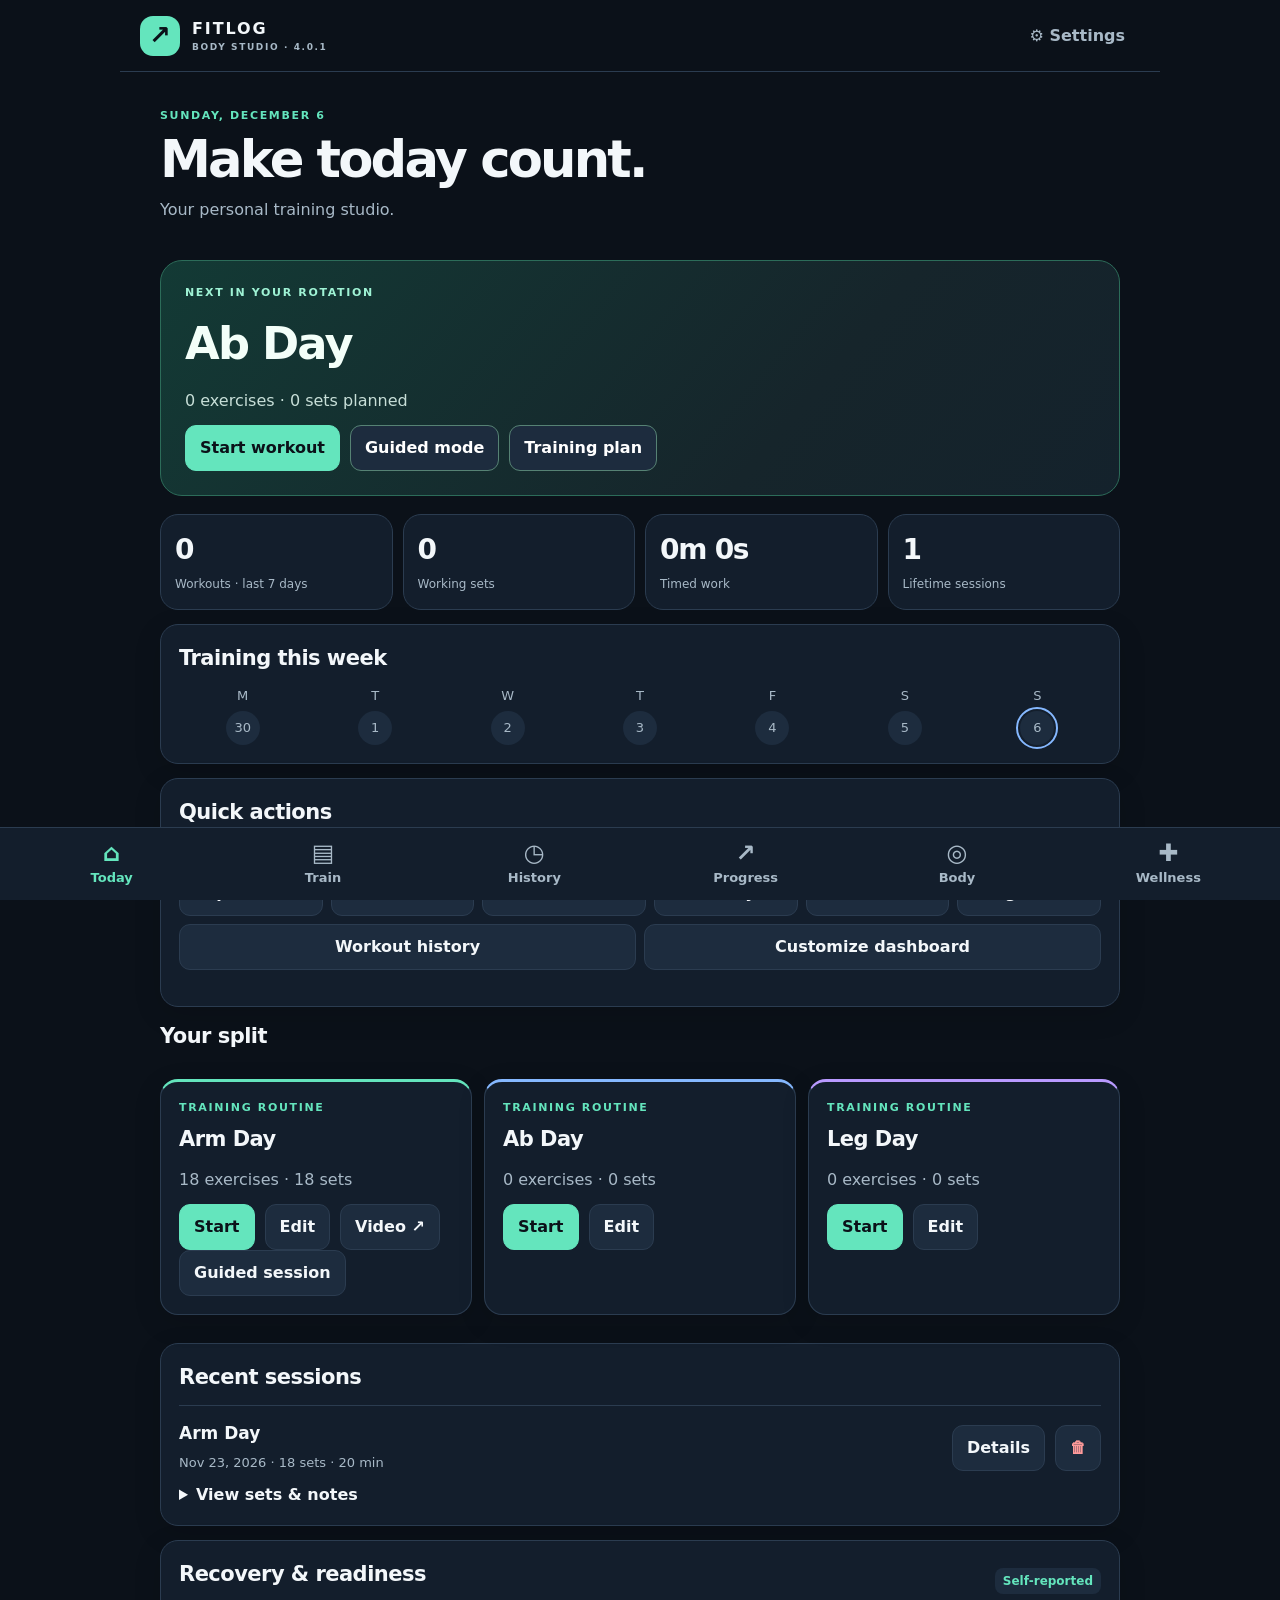
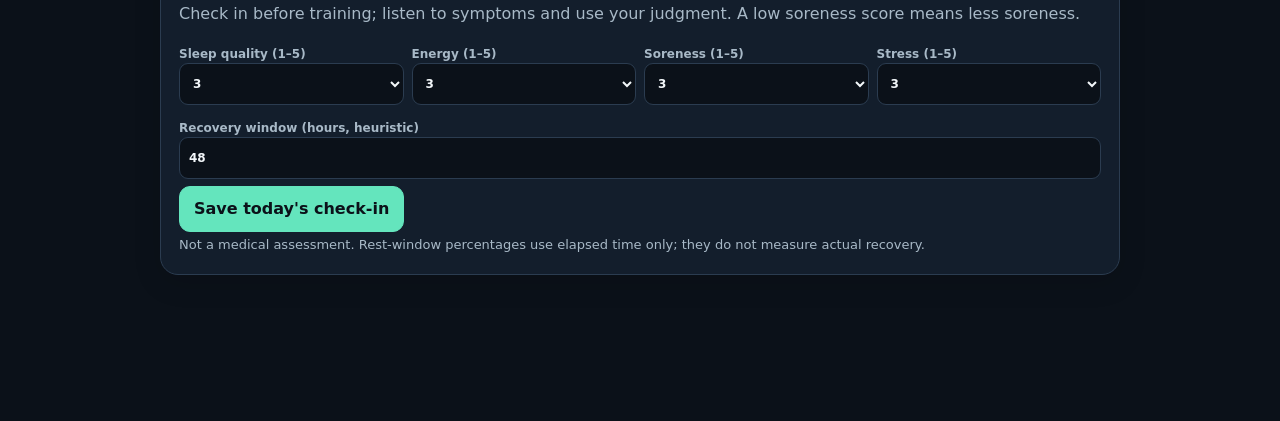
==== commit 2bd4aa59: "Add files via upload" ====
--- a/index.html
+++ b/index.html
@@ -1 +1 @@
-<!doctype html><html lang="en"><head><meta charset="utf-8"><meta name="viewport" content="width=device-width, initial-scale=1, viewport-fit=cover"><meta name="theme-color" content="#101820"><meta name="apple-mobile-web-app-capable" content="yes"><meta name="apple-mobile-web-app-status-bar-style" content="black-translucent"><title>FitLog 4.0 — Body Studio</title><link rel="manifest" href="manifest.webmanifest"><link rel="apple-touch-icon" href="icon-192.png"><link rel="stylesheet" href="style.css"><script src="app.js" defer></script><script src="library.js" defer></script><script src="pro.js" defer></script><script src="v3-core.js" defer></script><script src="v3-training.js" defer></script><script src="v3-ui.js" defer></script><script src="v3-sync.js" defer></script><link rel="stylesheet" href="v3.css"><link rel="stylesheet" href="body-studio.css"><script src="assets/body-mesh.js" defer></script><script src="body-fit.js" defer></script><script src="body-view.js" defer></script><script src="body-studio.js" defer></script></head><body><header><div class="brand"><span class="logo">↗</span><div>FITLOG <small>BODY STUDIO · 4.0</small></div></div><button class="quiet" data-nav="settings" aria-label="Settings">⚙ Settings</button></header><main id="app" tabindex="-1"></main><aside id="timer" hidden></aside><nav id="nav" aria-label="Main navigation"><button data-nav="home"><span>⌂</span>Today</button><button data-nav="routines"><span>▤</span>Train</button><button data-nav="history"><span>◷</span>History</button><button data-nav="progress"><span>↗</span>Progress</button><button data-nav="body"><span>◎</span>Body</button><button data-nav="wellness"><span>✚</span>Wellness</button></nav><div id="toast" role="status" aria-live="polite"></div><input id="importFile" type="file" accept="application/json,.json" hidden><noscript>Enable JavaScript to use FitLog.</noscript></body></html>
+<!doctype html><html lang="en"><head><meta charset="utf-8"><meta name="viewport" content="width=device-width, initial-scale=1, viewport-fit=cover"><meta name="theme-color" content="#101820"><meta name="apple-mobile-web-app-capable" content="yes"><meta name="apple-mobile-web-app-status-bar-style" content="black-translucent"><style>[hidden]{display:none!important}</style><title>FitLog 4.0.1 — Body Studio</title><link rel="manifest" href="manifest.webmanifest"><link rel="apple-touch-icon" href="icon-192.png"><link rel="stylesheet" href="style.css"><script src="app.js" defer></script><script src="library.js" defer></script><script src="pro.js" defer></script><script src="v3-core.js" defer></script><script src="v3-training.js" defer></script><script src="v3-ui.js" defer></script><script src="v3-sync.js" defer></script><link rel="stylesheet" href="v3.css"><link rel="stylesheet" href="body-studio.css"><script src="body-mesh.js" defer></script><script src="body-fit.js" defer></script><script src="body-view.js" defer></script><script src="body-studio.js" defer></script></head><body><header><div class="brand"><span class="logo">↗</span><div>FITLOG <small>BODY STUDIO · 4.0.1</small></div></div><button class="quiet" data-nav="settings" aria-label="Settings">⚙ Settings</button></header><main id="app" tabindex="-1"></main><aside id="timer" hidden></aside><nav id="nav" aria-label="Main navigation"><button data-nav="home"><span>⌂</span>Today</button><button data-nav="routines"><span>▤</span>Train</button><button data-nav="history"><span>◷</span>History</button><button data-nav="progress"><span>↗</span>Progress</button><button data-nav="body"><span>◎</span>Body</button><button data-nav="wellness"><span>✚</span>Wellness</button></nav><div id="toast" role="status" aria-live="polite"></div><input id="importFile" type="file" accept="application/json,.json" hidden><noscript>Enable JavaScript to use FitLog.</noscript></body></html>
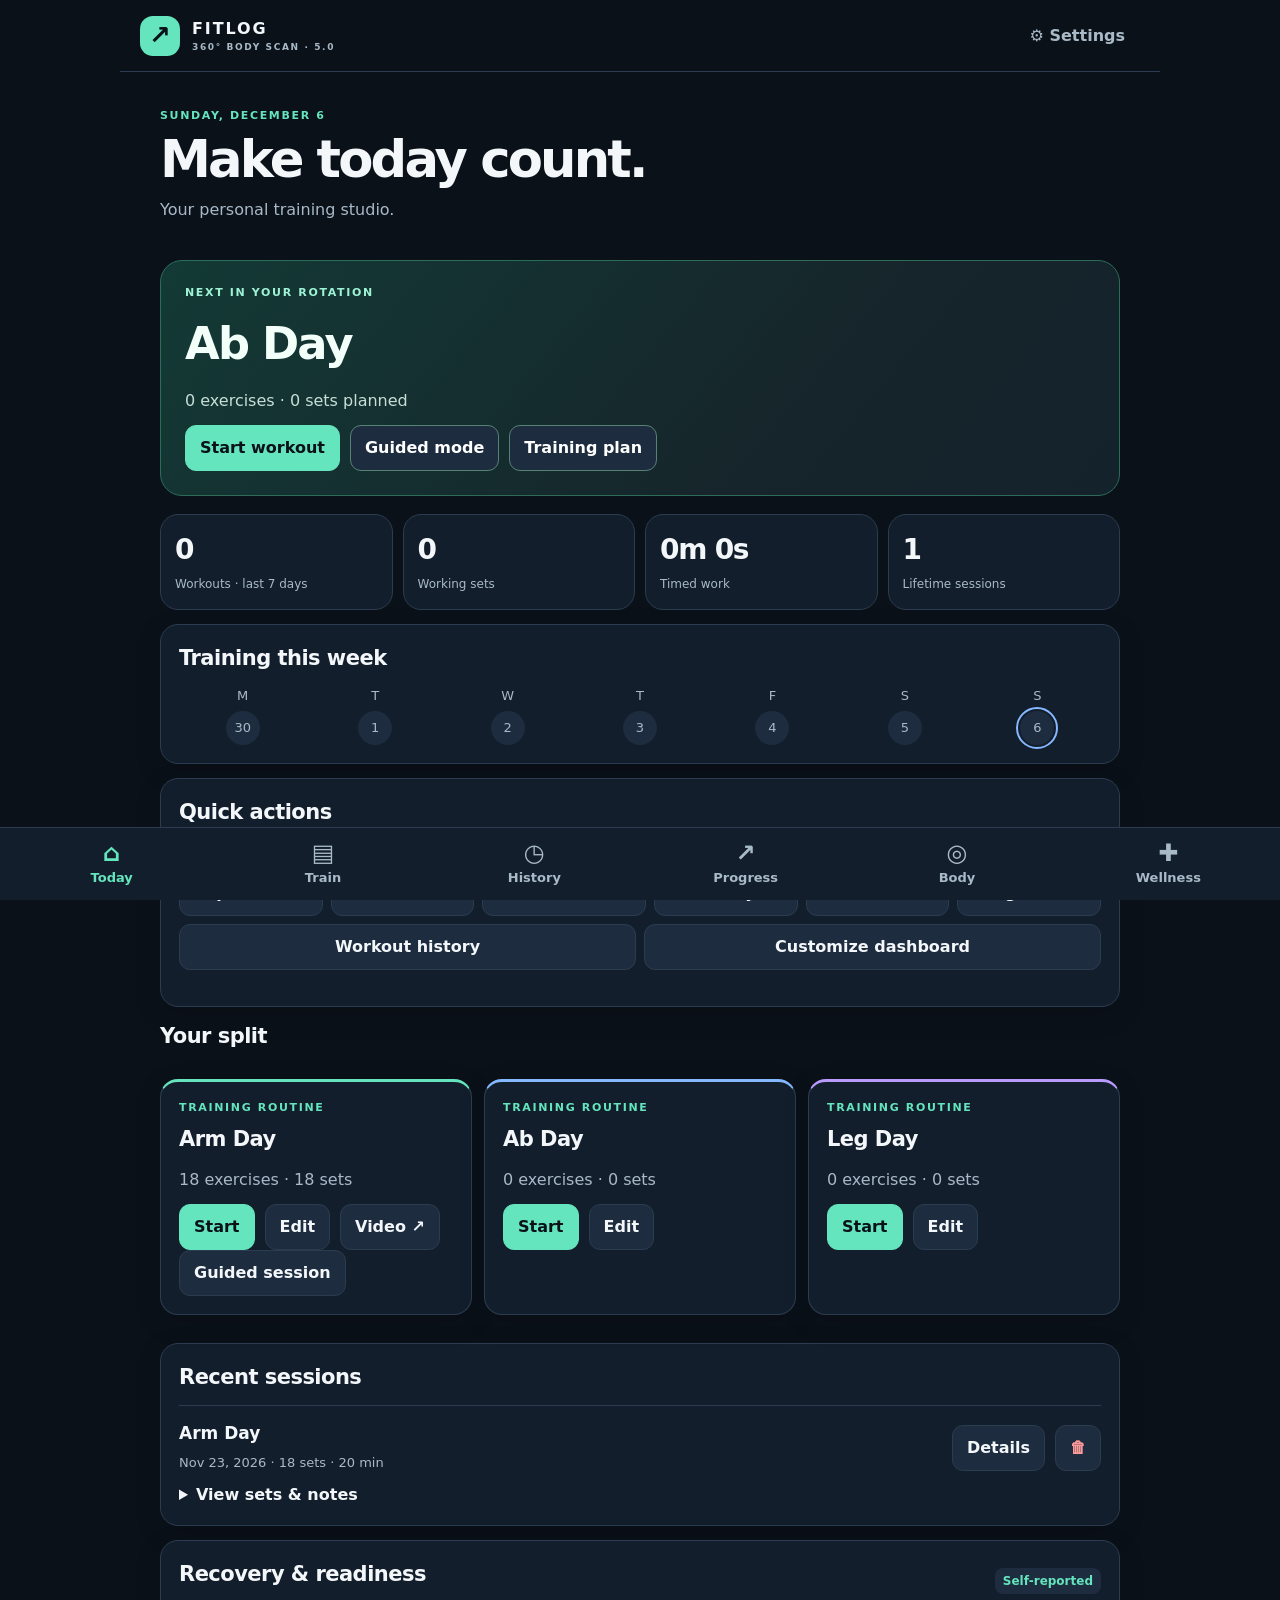
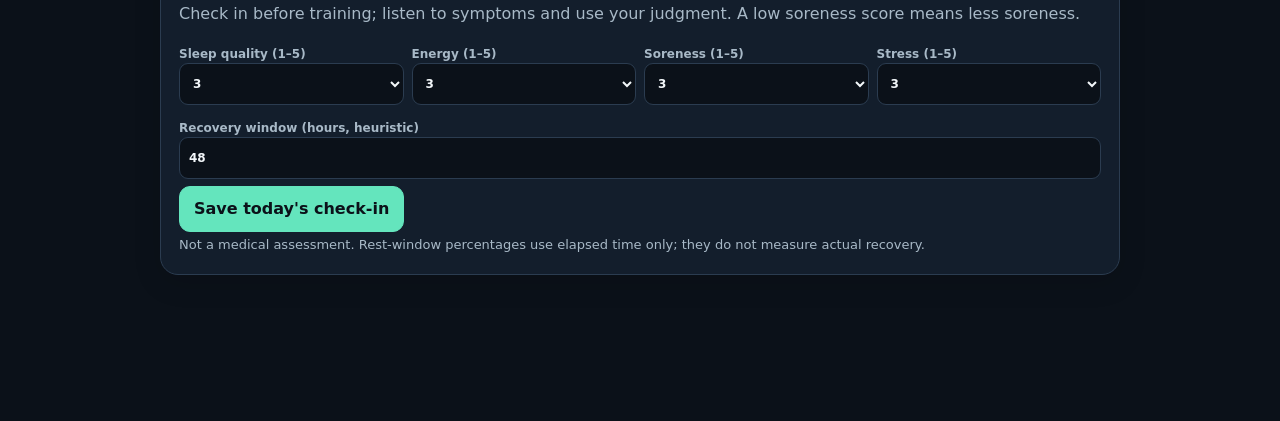
==== commit 45b96f3c: "Add files via upload" ====
--- a/index.html
+++ b/index.html
@@ -1 +1 @@
-<!doctype html><html lang="en"><head><meta charset="utf-8"><meta name="viewport" content="width=device-width, initial-scale=1, viewport-fit=cover"><meta name="theme-color" content="#101820"><meta name="apple-mobile-web-app-capable" content="yes"><meta name="apple-mobile-web-app-status-bar-style" content="black-translucent"><style>[hidden]{display:none!important}</style><title>FitLog 4.0.1 — Body Studio</title><link rel="manifest" href="manifest.webmanifest"><link rel="apple-touch-icon" href="icon-192.png"><link rel="stylesheet" href="style.css"><script src="app.js" defer></script><script src="library.js" defer></script><script src="pro.js" defer></script><script src="v3-core.js" defer></script><script src="v3-training.js" defer></script><script src="v3-ui.js" defer></script><script src="v3-sync.js" defer></script><link rel="stylesheet" href="v3.css"><link rel="stylesheet" href="body-studio.css"><script src="body-mesh.js" defer></script><script src="body-fit.js" defer></script><script src="body-view.js" defer></script><script src="body-studio.js" defer></script></head><body><header><div class="brand"><span class="logo">↗</span><div>FITLOG <small>BODY STUDIO · 4.0.1</small></div></div><button class="quiet" data-nav="settings" aria-label="Settings">⚙ Settings</button></header><main id="app" tabindex="-1"></main><aside id="timer" hidden></aside><nav id="nav" aria-label="Main navigation"><button data-nav="home"><span>⌂</span>Today</button><button data-nav="routines"><span>▤</span>Train</button><button data-nav="history"><span>◷</span>History</button><button data-nav="progress"><span>↗</span>Progress</button><button data-nav="body"><span>◎</span>Body</button><button data-nav="wellness"><span>✚</span>Wellness</button></nav><div id="toast" role="status" aria-live="polite"></div><input id="importFile" type="file" accept="application/json,.json" hidden><noscript>Enable JavaScript to use FitLog.</noscript></body></html>
+<!doctype html><html lang="en"><head><meta charset="utf-8"><meta name="viewport" content="width=device-width, initial-scale=1, viewport-fit=cover"><meta name="theme-color" content="#101820"><meta name="apple-mobile-web-app-capable" content="yes"><meta name="apple-mobile-web-app-status-bar-style" content="black-translucent"><style>[hidden]{display:none!important}</style><title>FitLog 5.0 — 360° Body Scan</title><link rel="manifest" href="manifest.webmanifest"><link rel="apple-touch-icon" href="icon-192.png"><link rel="stylesheet" href="style.css"><script src="app.js" defer></script><script src="library.js" defer></script><script src="pro.js" defer></script><script src="v3-core.js" defer></script><script src="v3-training.js" defer></script><script src="v3-ui.js" defer></script><script src="v3-sync.js" defer></script><link rel="stylesheet" href="v3.css"><link rel="stylesheet" href="body-studio.css"><script src="body-mesh.js" defer></script><script src="body-fit.js" defer></script><script src="body-view.js" defer></script><script src="body-studio.js" defer></script><link rel="stylesheet" href="scan.css"><script src="scan-core.js" defer></script><script src="scan-ui.js" defer></script></head><body><header><div class="brand"><span class="logo">↗</span><div>FITLOG <small>360° BODY SCAN · 5.0</small></div></div><button class="quiet" data-nav="settings" aria-label="Settings">⚙ Settings</button></header><main id="app" tabindex="-1"></main><aside id="timer" hidden></aside><nav id="nav" aria-label="Main navigation"><button data-nav="home"><span>⌂</span>Today</button><button data-nav="routines"><span>▤</span>Train</button><button data-nav="history"><span>◷</span>History</button><button data-nav="progress"><span>↗</span>Progress</button><button data-nav="body"><span>◎</span>Body</button><button data-nav="wellness"><span>✚</span>Wellness</button></nav><div id="toast" role="status" aria-live="polite"></div><input id="importFile" type="file" accept="application/json,.json" hidden><noscript>Enable JavaScript to use FitLog.</noscript></body></html>
--- a/scan.css
+++ b/scan.css
@@ -0,0 +1 @@
+.scan-launch{border:1px solid #397d70}.scan-fields{display:grid;grid-template-columns:repeat(auto-fit,minmax(145px,1fr));gap:12px;margin:12px 0}.scan-slots{display:grid;grid-template-columns:repeat(4,1fr);gap:8px;margin:12px 0}.scan-slots button{padding:8px 4px;min-width:0}.scan-slots small,.scan-record small,.scan-kpis small{display:block;font-size:11px;font-weight:400}.scan-approved{outline:1px solid #64e5bd}.scan-camera{position:relative;max-width:400px;margin:12px auto;background:#111923;border-radius:12px;overflow:hidden;aspect-ratio:3/4}.scan-camera video{width:100%;height:100%;object-fit:contain}.scan-guide{position:absolute;inset:5% 22%;border:1px dashed #64e5bd;border-radius:40% 40% 15% 15%;pointer-events:none}.scan-preview{max-width:360px;margin:12px auto}.scan-preview canvas{width:100%;height:auto;max-height:520px;object-fit:contain;touch-action:none;border-radius:10px;background:#101820}.scan-stage{position:relative;max-width:650px;margin:auto;height: min(68vh,650px);min-height:390px}.scan-stage canvas{width:100%;height:100%;border-radius:12px;touch-action:none}.scan-stage #scanLines{position:absolute;inset:0;pointer-events:none}.scan-file{display:inline-block;flex:1;min-width:130px;margin:8px 0}.scan-file input{display:block;width:100%;font-size:12px}.scan-status{margin:12px 0;padding:12px;border:1px solid #3e675f;border-radius:8px;overflow-wrap:anywhere}.scan-kpis{display:grid;grid-template-columns:repeat(2,1fr);gap:8px;margin:12px 0}.scan-kpis>div{padding:12px;background:rgba(110,160,160,.10);border-radius:8px}.scan-table{overflow:auto;margin:10px 0}.scan-table table{width:100%;border-collapse:collapse;font-size:13px}.scan-table th,.scan-table td{text-align:left;padding:8px;border-bottom:1px solid #44525c;white-space:nowrap}.scan-record{display:flex;align-items:center;justify-content:space-between;flex-wrap:wrap;gap:6px;padding:10px 0;border-bottom:1px solid #44525c}.scan-record .row{gap:5px}.scan-status:empty{display:none}@media(max-width:480px){.scan-fields{grid-template-columns:repeat(2,minmax(0,1fr))}.scan-slots{grid-template-columns:repeat(3,1fr)}.scan-stage{min-height:360px}.scan-camera{max-height:420px}.scan-kpis{grid-template-columns:1fr 1fr}}
